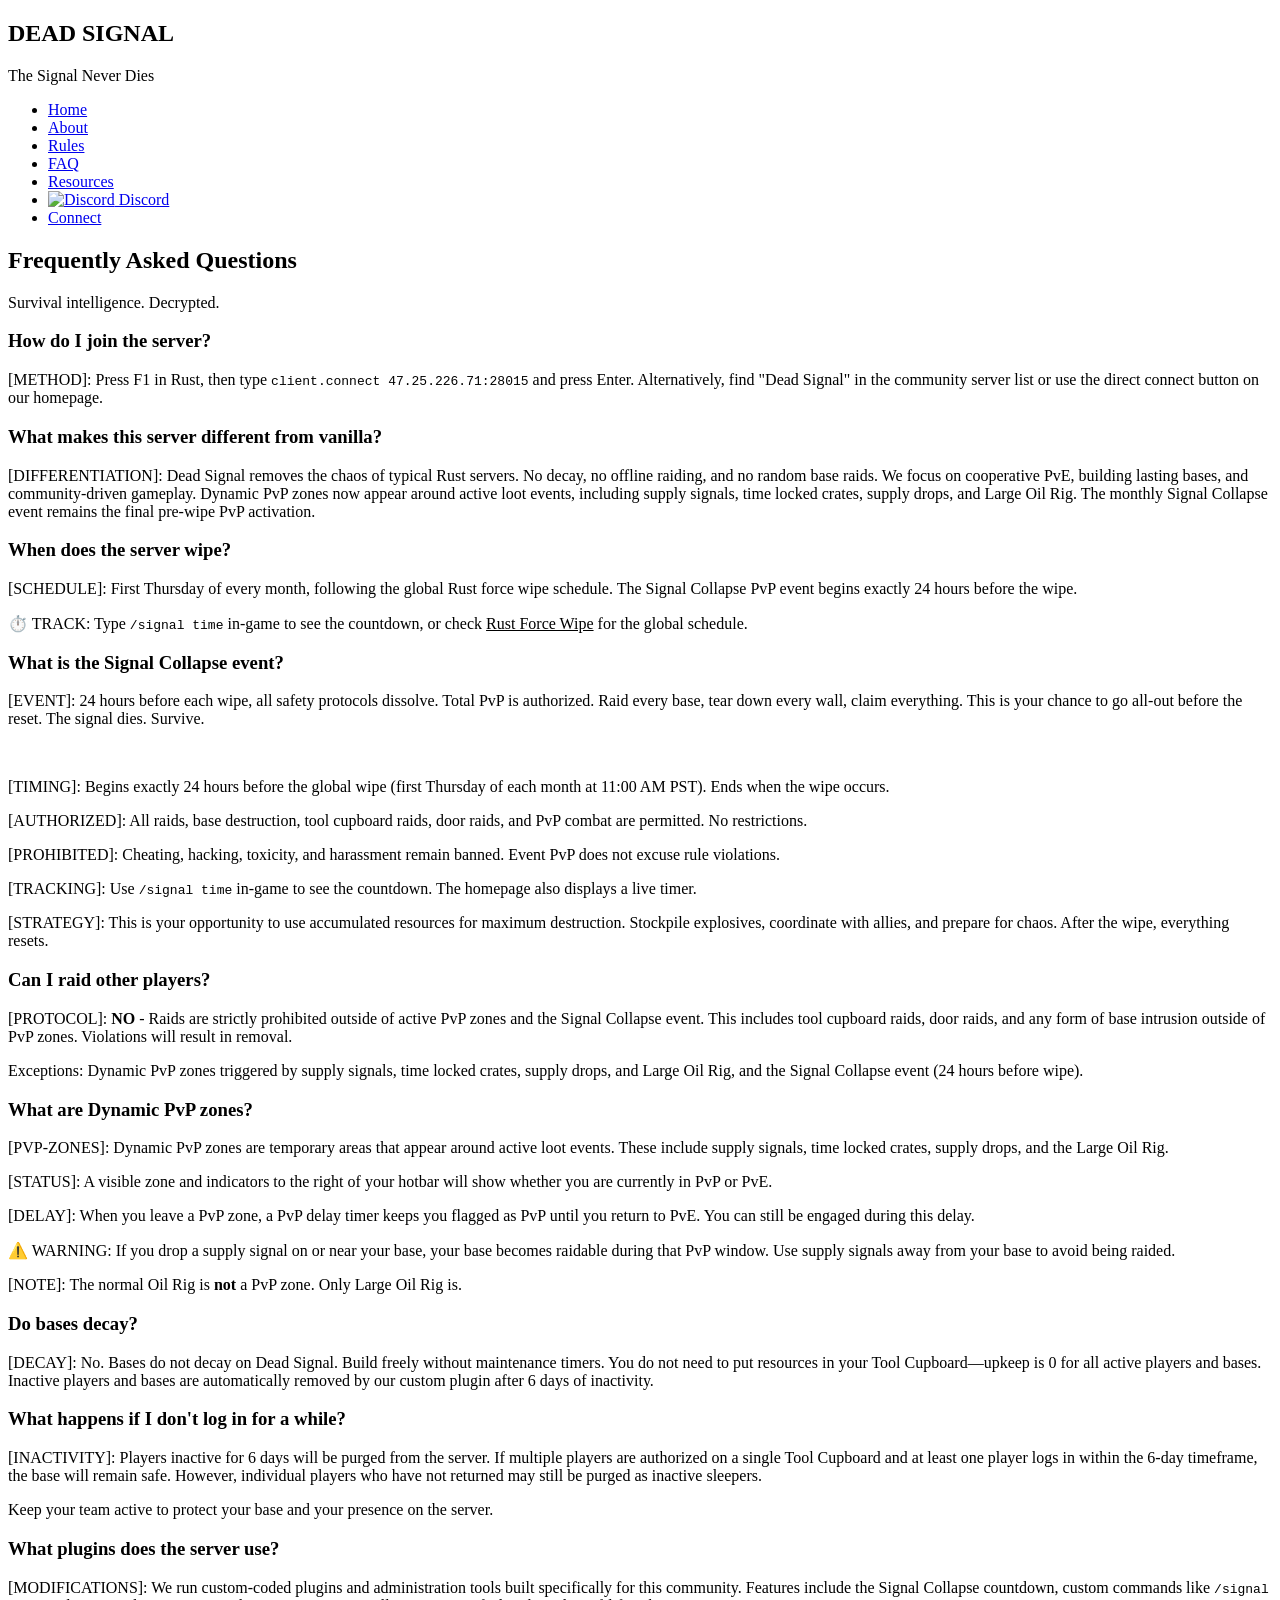
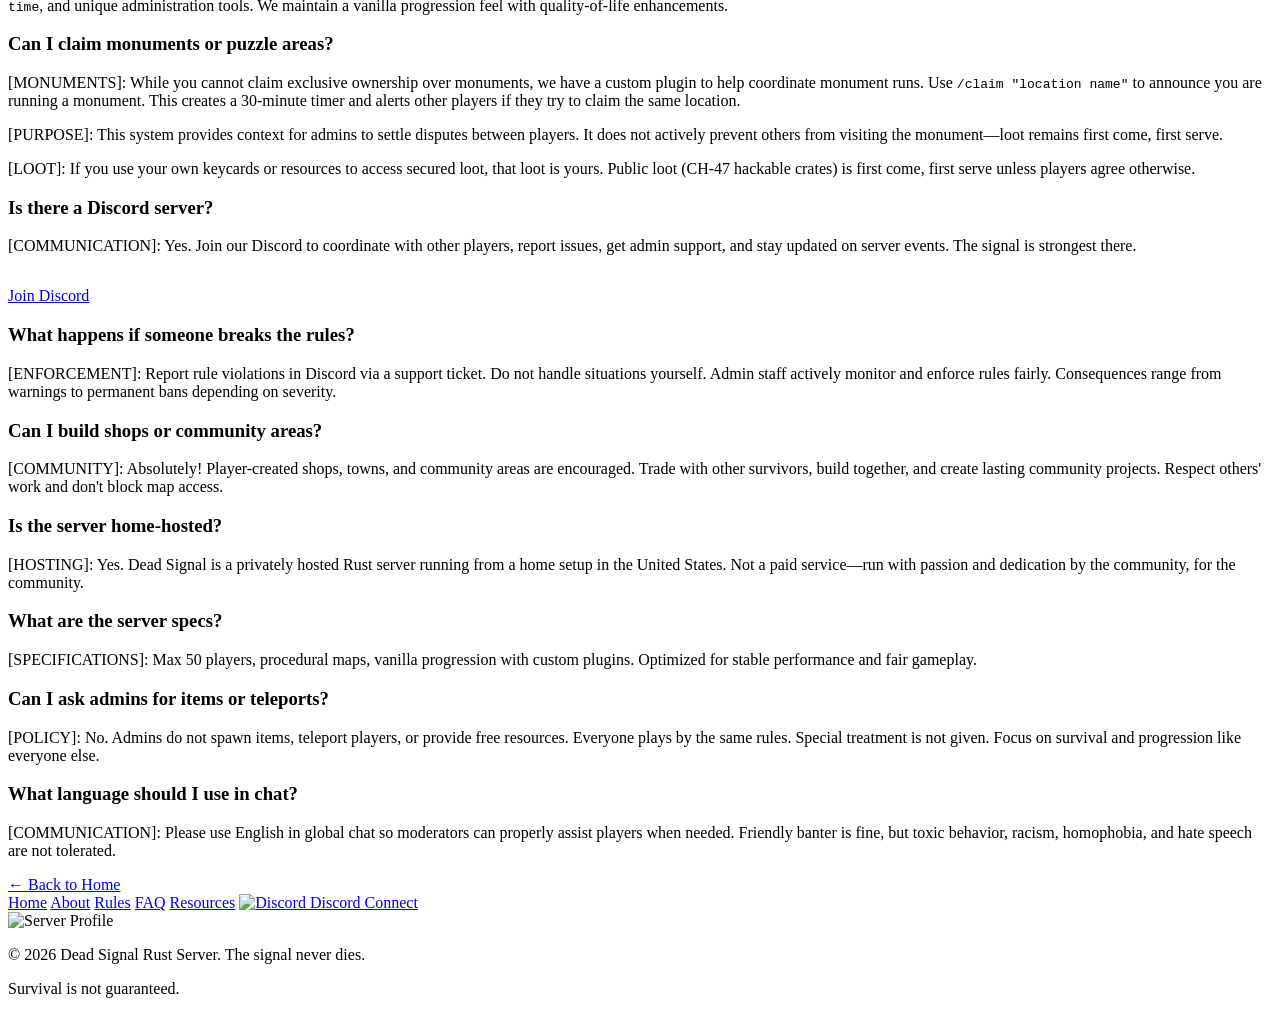
==== faq.html @ a8f38575 "Add files via upload" ====
<!DOCTYPE html>
<html lang="en">
<head>
    <meta charset="UTF-8">
    <meta name="viewport" content="width=device-width, initial-scale=1.0">
    <title>FAQ - Dead Signal</title>
    <link rel="stylesheet" href="styles.css">
    <link href="https://fonts.googleapis.com/css2?family=Oswald:wght@400;500;700&family=Roboto+Condensed:wght@400;700&display=swap" rel="stylesheet">
</head>
<body>
    <div class="fog-overlay"></div>
    
    <header>
        <nav>
            <div class="logo">
                <h1>DEAD SIGNAL</h1>
                <p class="tagline">The Signal Never Dies</p>
            </div>
            <div class="hamburger">
                <span></span>
                <span></span>
                <span></span>
            </div>
            <ul class="nav-links">
                <li><a href="index.html">Home</a></li>
                <li><a href="index.html#about">About</a></li>
                <li><a href="rules.html">Rules</a></li>
                <li><a href="faq.html" class="active">FAQ</a></li>
                <li><a href="resources.html">Resources</a></li>
                <li><a href="index.html#discord" class="nav-discord-link">
                    <img src="Discord-Symbol-White.png" alt="Discord" class="nav-discord-icon">
                    Discord
                </a></li>
                <li><a href="index.html#connect">Connect</a></li>
            </ul>
        </nav>
    </header>

    <section class="section dark-section">
        <div class="container">
            <h2 class="section-title">Frequently Asked Questions</h2>
            <p class="section-subtitle">Survival intelligence. Decrypted.</p>
            
            <div class="faq-container">
                <div class="faq-item">
                    <h3 class="faq-question">How do I join the server?</h3>
                    <div class="faq-answer">
                        <p><span class="system-tag">[METHOD]:</span> Press F1 in Rust, then type <code>client.connect 47.25.226.71:28015</code> and press Enter. Alternatively, find "Dead Signal" in the community server list or use the direct connect button on our homepage.</p>
                    </div>
                </div>

                <div class="faq-item">
                    <h3 class="faq-question">What makes this server different from vanilla?</h3>
                    <div class="faq-answer">
                        <p><span class="system-tag">[DIFFERENTIATION]:</span> Dead Signal removes the chaos of typical Rust servers. No decay, no offline raiding, and no random base raids. We focus on cooperative PvE, building lasting bases, and community-driven gameplay. Dynamic PvP zones now appear around active loot events, including supply signals, time locked crates, supply drops, and Large Oil Rig. The monthly Signal Collapse event remains the final pre-wipe PvP activation.</p>
                    </div>
                </div>

                <div class="faq-item">
                    <h3 class="faq-question">When does the server wipe?</h3>
                    <div class="faq-answer">
                        <p><span class="system-tag">[SCHEDULE]:</span> First Thursday of every month, following the global Rust force wipe schedule. The Signal Collapse PvP event begins exactly 24 hours before the wipe.</p>
                        <p><span class="warning-tag">⏱️ TRACK:</span> Type <code>/signal time</code> in-game to see the countdown, or check <a href="https://www.rustforcewipe.com/" target="_blank" style="color: var(--text-terminal);">Rust Force Wipe</a> for the global schedule.</p>
                    </div>
                </div>

                <div class="faq-item" id="signal-collapse">
                    <h3 class="faq-question">What is the Signal Collapse event?</h3>
                    <div class="faq-answer">
                        <p><span class="error-tag">[EVENT]:</span> 24 hours before each wipe, all safety protocols dissolve. Total PvP is authorized. Raid every base, tear down every wall, claim everything. This is your chance to go all-out before the reset. The signal dies. Survive.</p>
                        <br>
                        <p><span class="system-tag">[TIMING]:</span> Begins exactly 24 hours before the global wipe (first Thursday of each month at 11:00 AM PST). Ends when the wipe occurs.</p>
                        <p><span class="system-tag">[AUTHORIZED]:</span> All raids, base destruction, tool cupboard raids, door raids, and PvP combat are permitted. No restrictions.</p>
                        <p><span class="system-tag">[PROHIBITED]:</span> Cheating, hacking, toxicity, and harassment remain banned. Event PvP does not excuse rule violations.</p>
                        <p><span class="system-tag">[TRACKING]:</span> Use <code>/signal time</code> in-game to see the countdown. The homepage also displays a live timer.</p>
                        <p><span class="warning-tag">[STRATEGY]:</span> This is your opportunity to use accumulated resources for maximum destruction. Stockpile explosives, coordinate with allies, and prepare for chaos. After the wipe, everything resets.</p>
                    </div>
                </div>

                <div class="faq-item">
                    <h3 class="faq-question">Can I raid other players?</h3>
                    <div class="faq-answer">
                        <p><span class="system-tag">[PROTOCOL]:</span> <strong>NO</strong> - Raids are strictly prohibited outside of active PvP zones and the Signal Collapse event. This includes tool cupboard raids, door raids, and any form of base intrusion outside of PvP zones. Violations will result in removal.</p>
                        <p class="rule-emphasis">Exceptions: Dynamic PvP zones triggered by supply signals, time locked crates, supply drops, and Large Oil Rig, and the Signal Collapse event (24 hours before wipe).</p>
                    </div>
                </div>

                <div class="faq-item">
                    <h3 class="faq-question">What are Dynamic PvP zones?</h3>
                    <div class="faq-answer">
                        <p><span class="system-tag">[PVP-ZONES]:</span> Dynamic PvP zones are temporary areas that appear around active loot events. These include supply signals, time locked crates, supply drops, and the Large Oil Rig.</p>
                        <p><span class="system-tag">[STATUS]:</span> A visible zone and indicators to the right of your hotbar will show whether you are currently in PvP or PvE.</p>
                        <p><span class="system-tag">[DELAY]:</span> When you leave a PvP zone, a PvP delay timer keeps you flagged as PvP until you return to PvE. You can still be engaged during this delay.</p>
                        <p><span class="warning-tag">⚠️ WARNING:</span> If you drop a supply signal on or near your base, your base becomes raidable during that PvP window. Use supply signals away from your base to avoid being raided.</p>
                        <p><span class="system-tag">[NOTE]:</span> The normal Oil Rig is <strong>not</strong> a PvP zone. Only Large Oil Rig is.</p>
                    </div>
                </div>

                <div class="faq-item">
                    <h3 class="faq-question">Do bases decay?</h3>
                    <div class="faq-answer">
                        <p><span class="system-tag">[DECAY]:</span> No. Bases do not decay on Dead Signal. Build freely without maintenance timers. You do not need to put resources in your Tool Cupboard—upkeep is 0 for all active players and bases. Inactive players and bases are automatically removed by our custom plugin after 6 days of inactivity.</p>
                    </div>
                </div>

                <div class="faq-item">
                    <h3 class="faq-question">What happens if I don't log in for a while?</h3>
                    <div class="faq-answer">
                        <p><span class="system-tag">[INACTIVITY]:</span> Players inactive for 6 days will be purged from the server. If multiple players are authorized on a single Tool Cupboard and at least one player logs in within the 6-day timeframe, the base will remain safe. However, individual players who have not returned may still be purged as inactive sleepers.</p>
                        <p class="rule-emphasis">Keep your team active to protect your base and your presence on the server.</p>
                    </div>
                </div>

                <div class="faq-item">
                    <h3 class="faq-question">What plugins does the server use?</h3>
                    <div class="faq-answer">
                        <p><span class="system-tag">[MODIFICATIONS]:</span> We run custom-coded plugins and administration tools built specifically for this community. Features include the Signal Collapse countdown, custom commands like <code>/signal time</code>, and unique administration tools. We maintain a vanilla progression feel with quality-of-life enhancements.</p>
                    </div>
                </div>

                <div class="faq-item">
                    <h3 class="faq-question">Can I claim monuments or puzzle areas?</h3>
                    <div class="faq-answer">
                        <p><span class="system-tag">[MONUMENTS]:</span> While you cannot claim exclusive ownership over monuments, we have a custom plugin to help coordinate monument runs. Use <code>/claim "location name"</code> to announce you are running a monument. This creates a 30-minute timer and alerts other players if they try to claim the same location.</p>
                        <p><span class="system-tag">[PURPOSE]:</span> This system provides context for admins to settle disputes between players. It does not actively prevent others from visiting the monument—loot remains first come, first serve.</p>
                        <p><span class="system-tag">[LOOT]:</span> If you use your own keycards or resources to access secured loot, that loot is yours. Public loot (CH-47 hackable crates) is first come, first serve unless players agree otherwise.</p>
                    </div>
                </div>

                <div class="faq-item">
                    <h3 class="faq-question">Is there a Discord server?</h3>
                    <div class="faq-answer">
                        <p><span class="system-tag">[COMMUNICATION]:</span> Yes. Join our Discord to coordinate with other players, report issues, get admin support, and stay updated on server events. The signal is strongest there.</p>
                        <p><a href="https://discord.gg/YJxtY9PEs5" target="_blank" class="btn discord-btn" style="margin-top: 1rem; display: inline-block;">Join Discord</a></p>
                    </div>
                </div>

                <div class="faq-item">
                    <h3 class="faq-question">What happens if someone breaks the rules?</h3>
                    <div class="faq-answer">
                        <p><span class="system-tag">[ENFORCEMENT]:</span> Report rule violations in Discord via a support ticket. Do not handle situations yourself. Admin staff actively monitor and enforce rules fairly. Consequences range from warnings to permanent bans depending on severity.</p>
                    </div>
                </div>

                <div class="faq-item">
                    <h3 class="faq-question">Can I build shops or community areas?</h3>
                    <div class="faq-answer">
                        <p><span class="system-tag">[COMMUNITY]:</span> Absolutely! Player-created shops, towns, and community areas are encouraged. Trade with other survivors, build together, and create lasting community projects. Respect others' work and don't block map access.</p>
                    </div>
                </div>

                <div class="faq-item">
                    <h3 class="faq-question">Is the server home-hosted?</h3>
                    <div class="faq-answer">
                        <p><span class="system-tag">[HOSTING]:</span> Yes. Dead Signal is a privately hosted Rust server running from a home setup in the United States. Not a paid service—run with passion and dedication by the community, for the community.</p>
                    </div>
                </div>

                <div class="faq-item">
                    <h3 class="faq-question">What are the server specs?</h3>
                    <div class="faq-answer">
                        <p><span class="system-tag">[SPECIFICATIONS]:</span> Max 50 players, procedural maps, vanilla progression with custom plugins. Optimized for stable performance and fair gameplay.</p>
                    </div>
                </div>

                <div class="faq-item">
                    <h3 class="faq-question">Can I ask admins for items or teleports?</h3>
                    <div class="faq-answer">
                        <p><span class="system-tag">[POLICY]:</span> No. Admins do not spawn items, teleport players, or provide free resources. Everyone plays by the same rules. Special treatment is not given. Focus on survival and progression like everyone else.</p>
                    </div>
                </div>

                <div class="faq-item">
                    <h3 class="faq-question">What language should I use in chat?</h3>
                    <div class="faq-answer">
                        <p><span class="system-tag">[COMMUNICATION]:</span> Please use English in global chat so moderators can properly assist players when needed. Friendly banter is fine, but toxic behavior, racism, homophobia, and hate speech are not tolerated.</p>
                    </div>
                </div>
            </div>
            
            <div class="back-link">
                <a href="index.html" class="btn">← Back to Home</a>
            </div>
        </div>
    </section>

    <footer>
        <div class="container">
            <div class="footer-top">
                <div class="footer-left">
                    <a href="index.html">Home</a>
                    <a href="index.html#about">About</a>
                    <a href="rules.html">Rules</a>
                    <a href="faq.html">FAQ</a>
                    <a href="resources.html">Resources</a>
                    <a href="index.html#discord" class="footer-discord-link">
                        <img src="Discord-Symbol-White.png" alt="Discord" class="footer-discord-icon">
                        Discord
                    </a>
                    <a href="index.html#connect">Connect</a>
                </div>
                <div class="footer-right">
                    <img src="profile.png" alt="Server Profile" class="footer-profile">
                </div>
            </div>
            <div class="footer-bottom">
                <p>&copy; 2026 Dead Signal Rust Server. The signal never dies.</p>
                <p class="footer-note">Survival is not guaranteed.</p>
            </div>
        </div>
    </footer>

    <script>
        // Hamburger menu toggle
        const hamburger = document.querySelector('.hamburger');
        const navLinks = document.querySelector('.nav-links');

        hamburger.addEventListener('click', () => {
            hamburger.classList.toggle('active');
            navLinks.classList.toggle('active');
        });

        // Close menu when clicking a link
        document.querySelectorAll('.nav-links a').forEach(link => {
            link.addEventListener('click', () => {
                hamburger.classList.remove('active');
                navLinks.classList.remove('active');
            });
        });

        // FAQ accordion functionality
        document.querySelectorAll('.faq-question').forEach(question => {
            question.addEventListener('click', () => {
                const faqItem = question.parentElement;
                const isActive = faqItem.classList.contains('active');
                
                // Close all other FAQ items
                document.querySelectorAll('.faq-item').forEach(item => {
                    item.classList.remove('active');
                });
                
                // Toggle current item
                if (!isActive) {
                    faqItem.classList.add('active');
                }
            });
        });

        // Auto-expand FAQ item from hash
        window.addEventListener('load', () => {
            const hash = window.location.hash.substring(1);
            if (hash) {
                const targetItem = document.getElementById(hash);
                if (targetItem && targetItem.classList.contains('faq-item')) {
                    // Close all other FAQ items
                    document.querySelectorAll('.faq-item').forEach(item => {
                        item.classList.remove('active');
                    });
                    // Expand target item
                    targetItem.classList.add('active');
                    // Scroll to item
                    targetItem.scrollIntoView({ behavior: 'smooth', block: 'center' });
                }
            }
        });

        // Parallax effect for fog
        document.addEventListener('mousemove', (e) => {
            const fog = document.querySelector('.fog-overlay');
            const x = e.clientX / window.innerWidth;
            const y = e.clientY / window.innerHeight;
            fog.style.transform = `translate(${x * 20}px, ${y * 20}px)`;
        });
    </script>
</body>
</html>
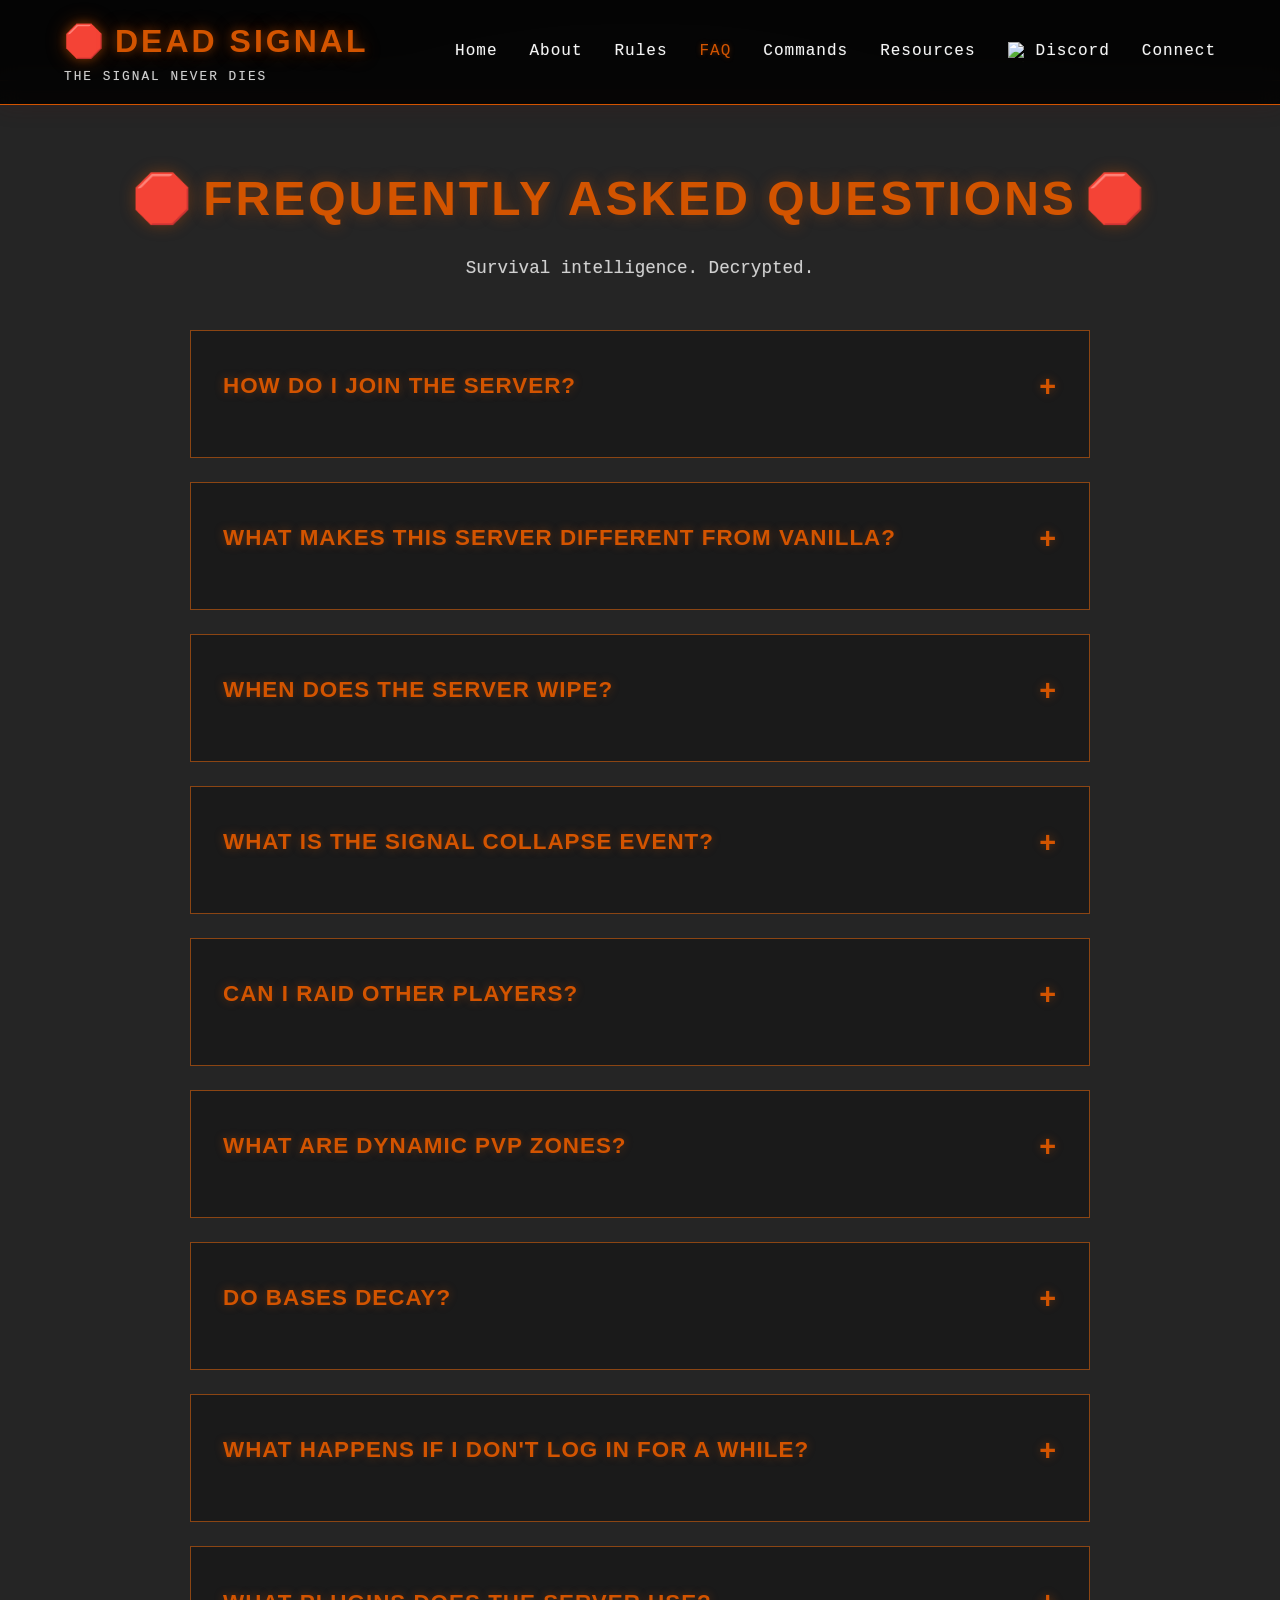
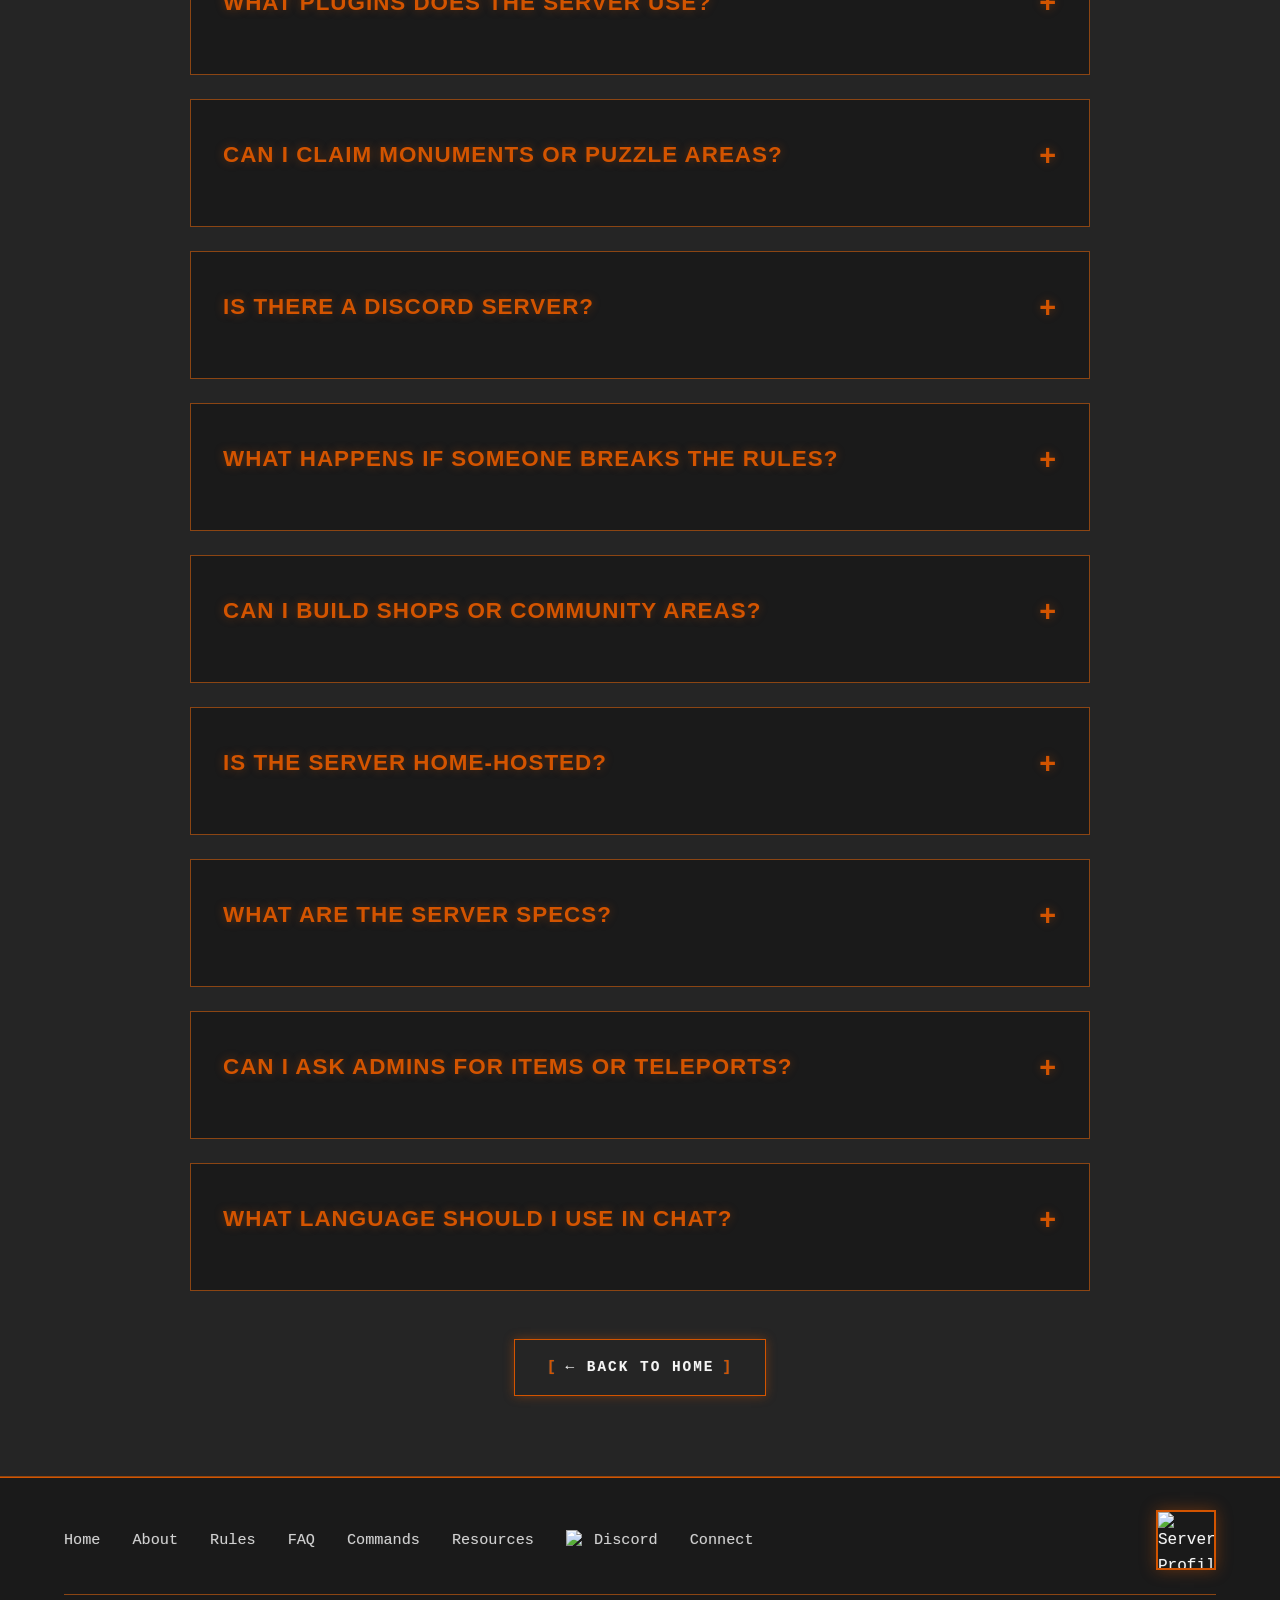
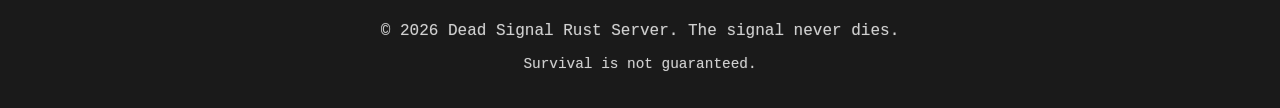
==== commit a86fce94: "Add files via upload" ====
--- a/faq.html
+++ b/faq.html
@@ -4,6 +4,24 @@
     <meta charset="UTF-8">
     <meta name="viewport" content="width=device-width, initial-scale=1.0">
     <title>FAQ - Dead Signal</title>
+    <meta name="description" content="Frequently asked questions about the Dead Signal Rust server: how to join, wipe schedule, the Signal Collapse event, raiding rules, and more.">
+    <meta name="keywords" content="Dead Signal, FAQ, Rust server, PvE, wipe schedule, Signal Collapse, rules">
+    <meta name="author" content="Dead Signal">
+    <meta name="robots" content="index, follow">
+    <meta name="theme-color" content="#111111">
+    <!-- TODO: Replace og:url, canonical, and og:image with absolute URLs once the final GitHub Pages / custom domain URL is known -->
+    <link rel="canonical" href="/faq.html">
+    <meta property="og:type" content="website">
+    <meta property="og:url" content="/faq.html">
+    <meta property="og:site_name" content="Dead Signal">
+    <meta property="og:title" content="FAQ - Dead Signal">
+    <meta property="og:description" content="How to join, wipe schedule, the Signal Collapse event, raiding rules, and more.">
+    <meta property="og:image" content="profile.png">
+    <meta name="twitter:card" content="summary">
+    <meta name="twitter:title" content="FAQ - Dead Signal">
+    <meta name="twitter:description" content="How to join, wipe schedule, the Signal Collapse event, raiding rules, and more.">
+    <meta name="twitter:image" content="profile.png">
+    <link rel="icon" type="image/png" href="profile.png">
     <link rel="stylesheet" href="styles.css">
     <link href="https://fonts.googleapis.com/css2?family=Oswald:wght@400;500;700&family=Roboto+Condensed:wght@400;700&display=swap" rel="stylesheet">
 </head>
@@ -26,6 +44,7 @@
                 <li><a href="index.html#about">About</a></li>
                 <li><a href="rules.html">Rules</a></li>
                 <li><a href="faq.html" class="active">FAQ</a></li>
+                <li><a href="commands.html">Commands</a></li>
                 <li><a href="resources.html">Resources</a></li>
                 <li><a href="index.html#discord" class="nav-discord-link">
                     <img src="Discord-Symbol-White.png" alt="Discord" class="nav-discord-icon">
@@ -45,7 +64,7 @@
                 <div class="faq-item">
                     <h3 class="faq-question">How do I join the server?</h3>
                     <div class="faq-answer">
-                        <p><span class="system-tag">[METHOD]:</span> Press F1 in Rust, then type <code>client.connect 47.25.226.71:28015</code> and press Enter. Alternatively, find "Dead Signal" in the community server list or use the direct connect button on our homepage.</p>
+                        <p><span class="system-tag">[METHOD]:</span> Press F1 in Rust, then type <code>client.connect <span class="server-ip-value">47.25.226.71:28015</span></code> and press Enter. Alternatively, find "Dead Signal" in the community server list or use the direct connect button on our homepage.</p>
                     </div>
                 </div>
 
@@ -59,20 +78,20 @@
                 <div class="faq-item">
                     <h3 class="faq-question">When does the server wipe?</h3>
                     <div class="faq-answer">
-                        <p><span class="system-tag">[SCHEDULE]:</span> First Thursday of every month, following the global Rust force wipe schedule. The Signal Collapse PvP event begins exactly 24 hours before the wipe.</p>
-                        <p><span class="warning-tag">⏱️ TRACK:</span> Type <code>/signal time</code> in-game to see the countdown, or check <a href="https://www.rustforcewipe.com/" target="_blank" style="color: var(--text-terminal);">Rust Force Wipe</a> for the global schedule.</p>
+                        <p><span class="system-tag">[SCHEDULE]:</span> First Thursday of every month, following the global Rust force wipe schedule. The Signal Collapse PvP event begins exactly 48 hours before the wipe.</p>
+                        <p><span class="warning-tag">⏱️ TRACK:</span> Type <code>/purge</code> in-game to see the countdown, or check <a href="https://www.rustforcewipe.com/" target="_blank" style="color: var(--text-terminal);">Rust Force Wipe</a> for the global schedule.</p>
                     </div>
                 </div>
 
                 <div class="faq-item" id="signal-collapse">
                     <h3 class="faq-question">What is the Signal Collapse event?</h3>
                     <div class="faq-answer">
-                        <p><span class="error-tag">[EVENT]:</span> 24 hours before each wipe, all safety protocols dissolve. Total PvP is authorized. Raid every base, tear down every wall, claim everything. This is your chance to go all-out before the reset. The signal dies. Survive.</p>
+                        <p><span class="error-tag">[EVENT]:</span> 48 hours before each wipe, all safety protocols dissolve. Total PvP is authorized. Raid every base, tear down every wall, claim everything. This is your chance to go all-out before the reset. The signal dies. Survive.</p>
                         <br>
-                        <p><span class="system-tag">[TIMING]:</span> Begins exactly 24 hours before the global wipe (first Thursday of each month at 11:00 AM PST). Ends when the wipe occurs.</p>
+                        <p><span class="system-tag">[TIMING]:</span> Begins exactly 48 hours before the global wipe (first Thursday of each month at 11:00 AM PST). Ends when the wipe occurs.</p>
                         <p><span class="system-tag">[AUTHORIZED]:</span> All raids, base destruction, tool cupboard raids, door raids, and PvP combat are permitted. No restrictions.</p>
                         <p><span class="system-tag">[PROHIBITED]:</span> Cheating, hacking, toxicity, and harassment remain banned. Event PvP does not excuse rule violations.</p>
-                        <p><span class="system-tag">[TRACKING]:</span> Use <code>/signal time</code> in-game to see the countdown. The homepage also displays a live timer.</p>
+                        <p><span class="system-tag">[TRACKING]:</span> Use <code>/purge</code> in-game to see the countdown. The homepage also displays a live timer.</p>
                         <p><span class="warning-tag">[STRATEGY]:</span> This is your opportunity to use accumulated resources for maximum destruction. Stockpile explosives, coordinate with allies, and prepare for chaos. After the wipe, everything resets.</p>
                     </div>
                 </div>
@@ -81,7 +100,7 @@
                     <h3 class="faq-question">Can I raid other players?</h3>
                     <div class="faq-answer">
                         <p><span class="system-tag">[PROTOCOL]:</span> <strong>NO</strong> - Raids are strictly prohibited outside of active PvP zones and the Signal Collapse event. This includes tool cupboard raids, door raids, and any form of base intrusion outside of PvP zones. Violations will result in removal.</p>
-                        <p class="rule-emphasis">Exceptions: Dynamic PvP zones triggered by supply signals, time locked crates, supply drops, and Large Oil Rig, and the Signal Collapse event (24 hours before wipe).</p>
+                        <p class="rule-emphasis">Exceptions: Dynamic PvP zones triggered by supply signals, time locked crates, supply drops, and Large Oil Rig, and the Signal Collapse event (48 hours before wipe).</p>
                     </div>
                 </div>
 
@@ -114,15 +133,15 @@
                 <div class="faq-item">
                     <h3 class="faq-question">What plugins does the server use?</h3>
                     <div class="faq-answer">
-                        <p><span class="system-tag">[MODIFICATIONS]:</span> We run custom-coded plugins and administration tools built specifically for this community. Features include the Signal Collapse countdown, custom commands like <code>/signal time</code>, and unique administration tools. We maintain a vanilla progression feel with quality-of-life enhancements.</p>
+                        <p><span class="system-tag">[MODIFICATIONS]:</span> We run custom-coded plugins and administration tools built specifically for this community. Features include the Signal Collapse countdown, custom commands like <code>/purge</code>, and unique administration tools. We maintain a vanilla progression feel with quality-of-life enhancements.</p>
                     </div>
                 </div>
 
                 <div class="faq-item">
                     <h3 class="faq-question">Can I claim monuments or puzzle areas?</h3>
                     <div class="faq-answer">
-                        <p><span class="system-tag">[MONUMENTS]:</span> While you cannot claim exclusive ownership over monuments, we have a custom plugin to help coordinate monument runs. Use <code>/claim "location name"</code> to announce you are running a monument. This creates a 30-minute timer and alerts other players if they try to claim the same location.</p>
-                        <p><span class="system-tag">[PURPOSE]:</span> This system provides context for admins to settle disputes between players. It does not actively prevent others from visiting the monument—loot remains first come, first serve.</p>
+                        <p><span class="system-tag">[MONUMENTS]:</span> You cannot claim exclusive ownership over monuments or puzzle areas. If you plan to run a monument, announce it in chat so other players can coordinate with you and avoid conflicts.</p>
+                        <p><span class="system-tag">[PURPOSE]:</span> Chat announcements provide context for admins to settle disputes between players. They do not prevent others from visiting the monument—loot remains first come, first serve.</p>
                         <p><span class="system-tag">[LOOT]:</span> If you use your own keycards or resources to access secured loot, that loot is yours. Public loot (CH-47 hackable crates) is first come, first serve unless players agree otherwise.</p>
                     </div>
                 </div>
@@ -192,6 +211,7 @@
                     <a href="index.html#about">About</a>
                     <a href="rules.html">Rules</a>
                     <a href="faq.html">FAQ</a>
+                    <a href="commands.html">Commands</a>
                     <a href="resources.html">Resources</a>
                     <a href="index.html#discord" class="footer-discord-link">
                         <img src="Discord-Symbol-White.png" alt="Discord" class="footer-discord-icon">
@@ -210,6 +230,7 @@
         </div>
     </footer>
 
+    <script src="config.js"></script>
     <script>
         // Hamburger menu toggle
         const hamburger = document.querySelector('.hamburger');
--- a/styles.css
+++ b/styles.css
@@ -0,0 +1,1472 @@
+* {
+    margin: 0;
+    padding: 0;
+    box-sizing: border-box;
+}
+
+:root {
+    --primary-dark: #1a1a1a;
+    --secondary-dark: #252525;
+    --accent-orange: #d35400;
+    --accent-brown: #8b4513;
+    --accent-rust: #a0522d;
+    --accent-error: #c0392b;
+    --accent-warning: #f39c12;
+    --text-primary: #f5f5f5;
+    --text-secondary: #d0d0d0;
+    --text-terminal: #2ecc71;
+    --text-error: #e74c3c;
+    --glow-orange: rgba(211, 84, 0, 0.4);
+    --glow-brown: rgba(139, 69, 19, 0.4);
+    --glow-terminal: rgba(46, 204, 113, 0.3);
+    --scanline-color: rgba(0, 0, 0, 0.15);
+}
+
+body {
+    font-family: 'Roboto Condensed', 'Courier New', monospace;
+    background-color: var(--primary-dark);
+    color: var(--text-primary);
+    overflow-x: hidden;
+    line-height: 1.6;
+    text-shadow: 0 0 1px rgba(160, 160, 160, 0.5);
+}
+
+.fog-overlay {
+    position: fixed;
+    top: 0;
+    left: 0;
+    width: 100%;
+    height: 100%;
+    background: radial-gradient(ellipse at center, transparent 0%, rgba(0, 0, 0, 0.4) 100%);
+    pointer-events: none;
+    z-index: 1;
+    transition: transform 0.3s ease;
+}
+
+/* Scanlines */
+.scanlines {
+    position: fixed;
+    top: 0;
+    left: 0;
+    width: 100%;
+    height: 100%;
+    background: repeating-linear-gradient(
+        0deg,
+        transparent,
+        transparent 2px,
+        var(--scanline-color) 2px,
+        var(--scanline-color) 4px
+    );
+    pointer-events: none;
+    z-index: 1000;
+    opacity: 0.08;
+}
+
+/* CRT Flicker */
+.crt-flicker {
+    position: fixed;
+    top: 0;
+    left: 0;
+    width: 100%;
+    height: 100%;
+    background: rgba(18, 16, 16, 0.03);
+    pointer-events: none;
+    z-index: 999;
+    animation: flicker 0.15s infinite;
+}
+
+@keyframes flicker {
+    0% { opacity: 0.27861; }
+    5% { opacity: 0.34769; }
+    10% { opacity: 0.23604; }
+    15% { opacity: 0.90626; }
+    20% { opacity: 0.18128; }
+    25% { opacity: 0.83891; }
+    30% { opacity: 0.65583; }
+    35% { opacity: 0.67807; }
+    40% { opacity: 0.26559; }
+    45% { opacity: 0.84693; }
+    50% { opacity: 0.96019; }
+    55% { opacity: 0.08594; }
+    60% { opacity: 0.20313; }
+    65% { opacity: 0.71988; }
+    70% { opacity: 0.53455; }
+    75% { opacity: 0.37288; }
+    80% { opacity: 0.71428; }
+    85% { opacity: 0.70419; }
+    90% { opacity: 0.7003; }
+    95% { opacity: 0.36108; }
+    100% { opacity: 0.24387; }
+}
+
+/* Header */
+header {
+    position: fixed;
+    top: 0;
+    width: 100%;
+    background: rgba(5, 5, 5, 0.95);
+    border-bottom: 1px solid var(--accent-orange);
+    z-index: 1000;
+    backdrop-filter: blur(10px);
+    box-shadow: 0 0 20px rgba(74, 26, 26, 0.3);
+}
+
+nav {
+    display: flex;
+    justify-content: space-between;
+    align-items: center;
+    padding: 1rem 5%;
+    max-width: 1400px;
+    margin: 0 auto;
+}
+
+.logo h1 {
+    font-family: 'Oswald', sans-serif;
+    font-size: 2rem;
+    font-weight: 700;
+    text-transform: uppercase;
+    color: var(--accent-orange);
+    text-shadow: 0 0 10px var(--glow-orange), 0 0 20px var(--glow-orange);
+    letter-spacing: 3px;
+    position: relative;
+}
+
+.logo h1::before {
+    content: '🛑';
+    margin-right: 0.5rem;
+    animation: pulse-icon 2s infinite;
+}
+
+@keyframes pulse-icon {
+    0%, 100% { opacity: 1; }
+    50% { opacity: 0.5; }
+}
+
+.logo .tagline {
+    font-size: 0.8rem;
+    color: var(--text-secondary);
+    letter-spacing: 2px;
+    font-family: 'Courier New', monospace;
+    text-transform: uppercase;
+}
+
+/* Signal Status Indicator */
+.signal-status {
+    position: fixed;
+    top: 80px;
+    right: 20px;
+    background: rgba(5, 5, 5, 0.9);
+    border: 1px solid var(--accent-orange);
+    padding: 0.5rem 1rem;
+    font-family: 'Courier New', monospace;
+    font-size: 0.7rem;
+    z-index: 999;
+    box-shadow: 0 0 15px var(--glow-orange);
+}
+
+.signal-status .signal-label {
+    color: var(--text-secondary);
+    margin-bottom: 0.25rem;
+}
+
+.signal-status .signal-bars {
+    display: flex;
+    gap: 2px;
+}
+
+.signal-status .signal-bar {
+    width: 4px;
+    background: var(--accent-orange);
+    animation: signal-pulse 1.5s infinite;
+}
+
+.signal-status .signal-bar:nth-child(1) { height: 8px; animation-delay: 0s; }
+.signal-status .signal-bar:nth-child(2) { height: 12px; animation-delay: 0.2s; }
+.signal-status .signal-bar:nth-child(3) { height: 16px; animation-delay: 0.4s; }
+.signal-status .signal-bar:nth-child(4) { height: 20px; animation-delay: 0.6s; }
+
+@keyframes signal-pulse {
+    0%, 100% { opacity: 1; }
+    50% { opacity: 0.3; }
+}
+
+.nav-links {
+    display: flex;
+    list-style: none;
+    gap: 2rem;
+}
+
+/* Hamburger Menu Button */
+.hamburger {
+    display: none;
+    flex-direction: column;
+    cursor: pointer;
+    gap: 5px;
+    z-index: 1001;
+}
+
+.hamburger span {
+    width: 25px;
+    height: 3px;
+    background: var(--accent-orange);
+    transition: all 0.3s ease;
+    box-shadow: 0 0 5px var(--glow-orange);
+}
+
+.hamburger.active span:nth-child(1) {
+    transform: rotate(45deg) translate(5px, 5px);
+}
+
+.hamburger.active span:nth-child(2) {
+    opacity: 0;
+}
+
+.hamburger.active span:nth-child(3) {
+    transform: rotate(-45deg) translate(7px, -6px);
+}
+
+.nav-links a {
+    color: var(--text-primary);
+    text-decoration: none;
+    font-size: 1rem;
+    transition: color 0.3s, text-shadow 0.3s;
+    letter-spacing: 1px;
+}
+
+.nav-links a:hover,
+.nav-links a.active {
+    color: var(--accent-orange);
+    text-shadow: 0 0 5px var(--glow-orange);
+}
+
+.nav-discord-link {
+    display: flex;
+    align-items: center;
+    gap: 0.5rem;
+}
+
+.nav-discord-icon {
+    width: 20px;
+    height: 20px;
+}
+
+/* Hero Section */
+.hero {
+    position: relative;
+    height: 100vh;
+    display: flex;
+    flex-direction: column;
+    align-items: center;
+    justify-content: center;
+    background: linear-gradient(135deg, rgba(26, 26, 26, 0.3) 0%, rgba(37, 37, 37, 0.4) 50%, rgba(26, 26, 26, 0.3) 100%),
+                url('banner.png') center/cover no-repeat;
+    background-blend-mode: multiply;
+    overflow: hidden;
+    padding-top: 80px;
+}
+
+/* Transmission Overlay */
+.transmission-overlay {
+    position: absolute;
+    bottom: 100px;
+    left: 50%;
+    transform: translateX(-50%);
+    background: rgba(5, 5, 5, 0.9);
+    border: 1px solid var(--accent-orange);
+    padding: 1rem 2rem;
+    font-family: 'Courier New', monospace;
+    font-size: 0.8rem;
+    color: var(--text-terminal);
+    z-index: 10;
+    box-shadow: 0 0 20px var(--glow-terminal);
+    animation: transmission-flicker 3s infinite;
+}
+
+.transmission-overlay .transmission-line {
+    margin: 0.25rem 0;
+}
+
+.transmission-overlay .transmission-line.error {
+    color: var(--text-error);
+}
+
+@keyframes transmission-flicker {
+    0%, 100% { opacity: 1; }
+    50% { opacity: 0.8; }
+    52% { opacity: 0.2; }
+    54% { opacity: 0.8; }
+}
+
+
+.hero::before {
+    content: '';
+    position: absolute;
+    top: 0;
+    left: 0;
+    width: 100%;
+    height: 100%;
+    background: url('data:image/svg+xml,<svg xmlns="http://www.w3.org/2000/svg" viewBox="0 0 100 100"><circle cx="50" cy="50" r="1" fill="rgba(211,84,0,0.1)"/></svg>');
+    background-size: 50px 50px;
+    animation: float 20s infinite linear;
+}
+
+@keyframes float {
+    0% { transform: translateY(0); }
+    100% { transform: translateY(-100px); }
+}
+
+.hero-content {
+    text-align: center;
+    z-index: 2;
+    padding: 2rem;
+}
+
+.hero h1 {
+    font-family: 'Oswald', sans-serif;
+    font-size: 5rem;
+    font-weight: 700;
+    text-transform: uppercase;
+    color: var(--accent-orange);
+    text-shadow: 0 0 20px var(--glow-orange), 0 0 40px var(--glow-orange), 0 0 60px var(--glow-orange);
+    margin-bottom: 1rem;
+    letter-spacing: 5px;
+}
+
+.hero-subtitle {
+    font-size: 1.5rem;
+    color: var(--text-secondary);
+    margin-bottom: 2rem;
+    letter-spacing: 3px;
+}
+
+.cta-buttons {
+    display: flex;
+    gap: 1rem;
+    justify-content: center;
+    flex-wrap: wrap;
+}
+
+/* Countdown */
+.countdown-container {
+    position: absolute;
+    top: 22%;
+    left: 50%;
+    transform: translateX(-50%);
+    z-index: 10;
+    width: 85%;
+    max-width: 450px;
+}
+
+.countdown-box {
+    background: rgba(5, 5, 5, 0.95);
+    border: 1px solid var(--accent-orange);
+    box-shadow: 0 0 15px var(--glow-orange);
+    overflow: hidden;
+}
+
+.countdown-header {
+    background: rgba(211, 84, 0, 0.2);
+    padding: 0.5rem 0.8rem;
+    font-family: 'Courier New', monospace;
+    font-size: 0.75rem;
+    font-weight: bold;
+    color: var(--accent-orange);
+    text-transform: uppercase;
+    letter-spacing: 1px;
+    border-bottom: 1px solid var(--accent-orange);
+}
+
+.countdown-status {
+    background: rgba(46, 204, 113, 0.1);
+    padding: 0.4rem 0.8rem;
+    font-family: 'Courier New', monospace;
+    font-size: 0.7rem;
+    font-weight: bold;
+    color: var(--text-terminal);
+    text-transform: uppercase;
+    letter-spacing: 1px;
+    border-bottom: 1px solid var(--accent-brown);
+}
+
+.countdown-status.active {
+    background: rgba(192, 57, 43, 0.2);
+    color: var(--accent-error);
+    border-bottom-color: var(--accent-error);
+}
+
+.countdown-content {
+    padding: 1rem;
+    text-align: center;
+}
+
+.countdown-label {
+    font-family: 'Courier New', monospace;
+    font-size: 1rem;
+    font-weight: bold;
+    color: var(--accent-error);
+    margin-bottom: 0.8rem;
+    text-shadow: 0 0 8px rgba(192, 57, 43, 0.6);
+    letter-spacing: 1px;
+    animation: pulse 2s infinite;
+}
+
+.countdown-label.active {
+    color: var(--accent-orange);
+    text-shadow: 0 0 12px var(--glow-orange);
+    animation: none;
+}
+
+.countdown-timer {
+    display: flex;
+    gap: 1rem;
+    justify-content: center;
+    margin-bottom: 0.8rem;
+}
+
+.countdown-item {
+    display: flex;
+    flex-direction: column;
+    align-items: center;
+}
+
+.countdown-value {
+    font-family: 'Courier New', monospace;
+    font-size: 1.5rem;
+    font-weight: bold;
+    color: var(--text-terminal);
+    text-shadow: 0 0 6px var(--glow-terminal);
+    min-width: 45px;
+}
+
+.countdown-unit {
+    font-family: 'Courier New', monospace;
+    font-size: 0.6rem;
+    font-weight: bold;
+    text-transform: uppercase;
+    color: var(--text-secondary);
+    letter-spacing: 1px;
+    margin-top: 0.2rem;
+}
+
+.countdown-sub {
+    font-family: 'Courier New', monospace;
+    font-size: 0.7rem;
+    color: var(--text-secondary);
+    letter-spacing: 0.5px;
+}
+
+.countdown-link {
+    color: var(--text-terminal);
+    text-decoration: none;
+    transition: color 0.3s;
+}
+
+.countdown-link:hover {
+    color: var(--accent-orange);
+    text-decoration: underline;
+}
+
+@keyframes pulse {
+    0%, 100% {
+        opacity: 1;
+    }
+    50% {
+        opacity: 0.7;
+    }
+}
+
+.btn {
+    padding: 1rem 2rem;
+    border: 1px solid var(--accent-orange);
+    background: transparent;
+    color: var(--text-primary);
+    font-family: 'Courier New', monospace;
+    font-size: 0.9rem;
+    font-weight: 700;
+    text-transform: uppercase;
+    cursor: pointer;
+    transition: all 0.3s;
+    text-decoration: none;
+    letter-spacing: 2px;
+    position: relative;
+    box-shadow: 0 0 10px var(--glow-orange);
+}
+
+.btn::before {
+    content: '[';
+    margin-right: 0.5rem;
+    color: var(--accent-orange);
+}
+
+.btn::after {
+    content: ']';
+    margin-left: 0.5rem;
+    color: var(--accent-orange);
+}
+
+.btn:hover {
+    background: rgba(74, 26, 26, 0.3);
+    box-shadow: 0 0 25px var(--glow-orange), inset 0 0 20px rgba(74, 26, 26, 0.2);
+    transform: translateY(-2px);
+    text-shadow: 0 0 10px var(--glow-orange);
+}
+
+.btn.primary {
+    background: rgba(74, 26, 26, 0.5);
+    border-color: var(--accent-orange);
+}
+
+.btn.primary:hover {
+    background: rgba(74, 26, 26, 0.7);
+}
+
+.static-noise {
+    position: absolute;
+    top: 0;
+    left: 0;
+    width: 100%;
+    height: 100%;
+    background: repeating-linear-gradient(
+        0deg,
+        transparent,
+        transparent 2px,
+        rgba(74, 26, 26, 0.05) 2px,
+        rgba(74, 26, 26, 0.05) 4px
+    );
+    pointer-events: none;
+    animation: static 0.1s infinite;
+}
+
+@keyframes static {
+    0% { transform: translateY(0); }
+    100% { transform: translateY(4px); }
+}
+
+/* Sections */
+.section {
+    padding: 5rem 5%;
+    position: relative;
+    z-index: 2;
+    background: linear-gradient(180deg, var(--primary-dark) 0%, var(--secondary-dark) 50%, var(--primary-dark) 100%);
+}
+
+/* Terminal Box Style */
+.terminal-box {
+    background: rgba(5, 5, 5, 0.95);
+    border: 1px solid var(--accent-orange);
+    padding: 1.5rem;
+    font-family: 'Courier New', monospace;
+    position: relative;
+    box-shadow: 0 0 20px var(--glow-orange), inset 0 0 30px rgba(0, 0, 0, 0.5);
+}
+
+.terminal-box::before {
+    content: '┌─────────────────────────────────────┐';
+    position: absolute;
+    top: -12px;
+    left: 10px;
+    font-size: 10px;
+    color: var(--accent-orange);
+    white-space: nowrap;
+}
+
+.terminal-box::after {
+    content: '└─────────────────────────────────────┘';
+    position: absolute;
+    bottom: -12px;
+    left: 10px;
+    font-size: 10px;
+    color: var(--accent-orange);
+    white-space: nowrap;
+}
+
+.terminal-box .box-header {
+    color: var(--text-terminal);
+    font-size: 0.7rem;
+    margin-bottom: 1rem;
+    padding-bottom: 0.5rem;
+    border-bottom: 1px dashed var(--accent-orange);
+    text-transform: uppercase;
+    letter-spacing: 2px;
+}
+
+.terminal-box .box-content {
+    color: var(--text-primary);
+    line-height: 1.8;
+}
+
+.terminal-box .box-content .system-tag {
+    color: var(--text-terminal);
+    font-weight: bold;
+}
+
+.terminal-box .box-content .error-tag {
+    color: var(--text-error);
+    font-weight: bold;
+}
+
+.terminal-box .box-content .warning-tag {
+    color: var(--accent-warning);
+    font-weight: bold;
+}
+
+.highlight-box {
+    border: 2px solid var(--accent-error);
+    box-shadow: 0 0 30px rgba(139, 0, 0, 0.4), inset 0 0 30px rgba(139, 0, 0, 0.1);
+    margin-bottom: 3rem;
+}
+
+.highlight-box .box-header {
+    color: var(--text-error);
+    border-bottom-color: var(--accent-error);
+}
+
+.highlight-box::before,
+.highlight-box::after {
+    color: var(--accent-error);
+}
+
+.dark-section {
+    background: var(--secondary-dark);
+    border-top: 1px solid var(--accent-brown);
+    border-bottom: 1px solid var(--accent-brown);
+    margin-top: 5rem;
+}
+
+.container {
+    max-width: 1200px;
+    margin: 0 auto;
+}
+
+.section-title {
+    font-family: 'Oswald', sans-serif;
+    font-size: 3rem;
+    font-weight: 700;
+    text-transform: uppercase;
+    color: var(--accent-orange);
+    text-align: center;
+    margin-bottom: 1rem;
+    text-shadow: 0 0 15px var(--glow-orange);
+    letter-spacing: 3px;
+    position: relative;
+}
+
+.section-title::before {
+    content: '🛑';
+    margin-right: 0.5rem;
+}
+
+.section-title::after {
+    content: '🛑';
+    margin-left: 0.5rem;
+}
+
+.section-subtitle {
+    text-align: center;
+    color: var(--text-secondary);
+    margin-bottom: 3rem;
+    font-size: 1.1rem;
+}
+
+/* About Section */
+.about-grid {
+    display: grid;
+    grid-template-columns: repeat(auto-fit, minmax(350px, 1fr));
+    gap: 2rem;
+    margin-top: 3rem;
+}
+
+/* Rules Section */
+.rules-container {
+    max-width: 900px;
+    margin: 0 auto;
+}
+
+.rule-section {
+    background: var(--primary-dark);
+    border: 1px solid var(--accent-brown);
+    padding: 2rem;
+    margin-bottom: 2rem;
+    transition: all 0.3s;
+}
+
+.rule-section:hover {
+    border-color: var(--accent-orange);
+    box-shadow: 0 5px 20px rgba(211, 84, 0, 0.2);
+}
+
+.rule-section.final-rule {
+    border-color: var(--accent-orange);
+    background: linear-gradient(135deg, rgba(211, 84, 0, 0.1) 0%, var(--primary-dark) 100%);
+}
+
+.rule-title {
+    font-family: 'Oswald', sans-serif;
+    font-size: 1.8rem;
+    font-weight: 700;
+    text-transform: uppercase;
+    color: var(--accent-orange);
+    margin-bottom: 1rem;
+    text-shadow: 0 0 10px var(--glow-orange);
+    letter-spacing: 2px;
+}
+
+.rule-content {
+    color: var(--text-primary);
+    line-height: 1.8;
+}
+
+.rule-content p {
+    margin-bottom: 1rem;
+}
+
+.rule-content strong {
+    color: var(--accent-brown);
+}
+
+.rule-list {
+    list-style: none;
+    padding-left: 1rem;
+    margin: 1rem 0;
+}
+
+.rule-list li {
+    padding: 0.5rem 0;
+    padding-left: 1.5rem;
+    position: relative;
+    color: var(--text-secondary);
+}
+
+.rule-list li::before {
+    content: '▸';
+    position: absolute;
+    left: 0;
+    color: var(--accent-orange);
+}
+
+.rule-emphasis {
+    color: var(--accent-orange);
+    font-style: italic;
+    padding: 0.5rem 1rem;
+    background: rgba(211, 84, 0, 0.1);
+    border-left: 3px solid var(--accent-orange);
+    margin: 1rem 0;
+}
+
+.back-link {
+    text-align: center;
+    margin-top: 3rem;
+}
+
+.back-link .btn {
+    display: inline-block;
+}
+
+/* FAQ Section */
+.faq-container {
+    max-width: 900px;
+    margin: 0 auto;
+}
+
+.faq-item {
+    background: var(--primary-dark);
+    border: 1px solid var(--accent-brown);
+    padding: 2rem;
+    margin-bottom: 1.5rem;
+    transition: all 0.3s;
+}
+
+.faq-item:hover {
+    border-color: var(--accent-orange);
+    box-shadow: 0 5px 20px rgba(211, 84, 0, 0.2);
+}
+
+.faq-question {
+    font-family: 'Oswald', sans-serif;
+    font-size: 1.4rem;
+    font-weight: 700;
+    text-transform: uppercase;
+    color: var(--accent-orange);
+    margin-bottom: 1rem;
+    text-shadow: 0 0 10px var(--glow-orange);
+    letter-spacing: 1px;
+    cursor: pointer;
+    display: flex;
+    justify-content: space-between;
+    align-items: center;
+    user-select: none;
+}
+
+.faq-question::after {
+    content: '+';
+    font-size: 1.8rem;
+    font-weight: 700;
+    transition: transform 0.3s;
+}
+
+.faq-item.active .faq-question::after {
+    content: '−';
+    transform: rotate(180deg);
+}
+
+.faq-answer {
+    color: var(--text-primary);
+    line-height: 1.8;
+    max-height: 0;
+    overflow: hidden;
+    transition: max-height 0.3s ease, padding 0.3s ease;
+    padding: 0 2rem;
+}
+
+.faq-item.active .faq-answer {
+    max-height: 1000px;
+    padding: 0 0 1rem 0;
+}
+
+.faq-answer p {
+    margin-bottom: 1rem;
+}
+
+.faq-answer code {
+    background: rgba(211, 84, 0, 0.2);
+    padding: 0.2rem 0.5rem;
+    border-radius: 3px;
+    font-family: 'Courier New', monospace;
+    color: var(--text-terminal);
+}
+
+.faq-answer strong {
+    color: var(--accent-orange);
+}
+
+/* Resources Section */
+.resources-container {
+    max-width: 900px;
+    margin: 0 auto;
+}
+
+.resource-section {
+    background: var(--primary-dark);
+    border: 1px solid var(--accent-brown);
+    padding: 2rem;
+    margin-bottom: 2rem;
+    transition: all 0.3s;
+}
+
+.resource-section:hover {
+    border-color: var(--accent-orange);
+    box-shadow: 0 5px 20px rgba(211, 84, 0, 0.2);
+}
+
+.resource-title {
+    font-family: 'Oswald', sans-serif;
+    font-size: 1.6rem;
+    font-weight: 700;
+    text-transform: uppercase;
+    color: var(--accent-orange);
+    margin-bottom: 1.5rem;
+    text-shadow: 0 0 10px var(--glow-orange);
+    letter-spacing: 2px;
+}
+
+.resource-list {
+    display: flex;
+    flex-direction: column;
+    gap: 1rem;
+}
+
+.resource-link {
+    text-decoration: none;
+    transition: all 0.3s;
+}
+
+.resource-item {
+    background: rgba(42, 21, 16, 0.3);
+    border: 1px solid var(--accent-brown);
+    padding: 1.5rem;
+    transition: all 0.3s;
+}
+
+.resource-item:hover {
+    border-color: var(--accent-orange);
+    box-shadow: 0 0 15px var(--glow-orange);
+    transform: translateX(5px);
+}
+
+.resource-item h4 {
+    font-family: 'Oswald', sans-serif;
+    font-size: 1.2rem;
+    font-weight: 700;
+    color: var(--text-primary);
+    margin-bottom: 0.5rem;
+    letter-spacing: 1px;
+}
+
+.resource-item p {
+    color: var(--text-secondary);
+    font-size: 0.95rem;
+    line-height: 1.6;
+}
+
+.about-card {
+    background: rgba(5, 5, 5, 0.9);
+    border: 1px solid var(--accent-orange);
+    padding: 2rem;
+    text-align: center;
+    transition: all 0.3s;
+    position: relative;
+    overflow: hidden;
+    box-shadow: 0 0 15px var(--glow-orange);
+}
+
+.about-card::before {
+    content: '';
+    position: absolute;
+    top: 0;
+    left: 0;
+    right: 0;
+    height: 2px;
+    background: linear-gradient(90deg, transparent, var(--accent-orange), transparent);
+}
+
+.about-card::after {
+    content: '';
+    position: absolute;
+    bottom: 0;
+    left: 0;
+    right: 0;
+    height: 2px;
+    background: linear-gradient(90deg, transparent, var(--accent-orange), transparent);
+}
+
+.about-card:hover {
+    transform: translateY(-5px);
+    box-shadow: 0 10px 30px rgba(74, 26, 26, 0.4);
+    border-color: var(--accent-orange);
+}
+
+.card-icon {
+    font-size: 3rem;
+    margin-bottom: 1rem;
+}
+
+.about-card h3 {
+    color: var(--accent-orange);
+    margin-bottom: 1rem;
+    font-size: 1.5rem;
+    letter-spacing: 2px;
+}
+
+.about-card p {
+    color: var(--text-secondary);
+    line-height: 1.8;
+}
+
+/* Rankings Section */
+.ranking-table {
+    background: var(--primary-dark);
+    border: 1px solid var(--accent-purple);
+    max-width: 800px;
+    margin: 0 auto;
+}
+
+.ranking-header {
+    display: grid;
+    grid-template-columns: 80px 1fr 100px 100px;
+    padding: 1rem;
+    background: var(--accent-purple);
+    color: var(--text-primary);
+    font-weight: bold;
+    letter-spacing: 1px;
+}
+
+.ranking-row {
+    display: grid;
+    grid-template-columns: 80px 1fr 100px 100px;
+    padding: 1rem;
+    border-bottom: 1px solid var(--accent-purple);
+    transition: background 0.3s;
+}
+
+.ranking-row:hover {
+    background: rgba(74, 0, 128, 0.2);
+}
+
+.ranking-row:last-child {
+    border-bottom: none;
+}
+
+.rank {
+    font-weight: bold;
+    color: var(--accent-red);
+}
+
+.rank.gold {
+    color: #ffd700;
+    text-shadow: 0 0 10px rgba(255, 215, 0, 0.5);
+}
+
+.rank.silver {
+    color: #c0c0c0;
+    text-shadow: 0 0 10px rgba(192, 192, 192, 0.5);
+}
+
+.rank.bronze {
+    color: #cd7f32;
+    text-shadow: 0 0 10px rgba(205, 127, 50, 0.5);
+}
+
+.player {
+    color: var(--text-primary);
+}
+
+.rankings-note {
+    text-align: center;
+    color: var(--text-secondary);
+    margin-top: 1rem;
+    font-size: 0.9rem;
+}
+
+/* Discord Section */
+.discord-card {
+    background: rgba(5, 5, 5, 0.9);
+    border: 1px solid var(--accent-orange);
+    padding: 3rem;
+    box-shadow: 0 0 20px var(--glow-orange);
+    max-width: 800px;
+    margin: 0 auto;
+    display: flex;
+    flex-wrap: wrap;
+    justify-content: center;
+    align-items: stretch;
+    gap: 2rem;
+}
+
+.discord-content {
+    flex: 1 1 300px;
+}
+
+.discord-header {
+    display: flex;
+    align-items: center;
+    gap: 1rem;
+    margin-bottom: 1rem;
+}
+
+.discord-icon {
+    width: 50px;
+    height: 50px;
+}
+
+.discord-content h3 {
+    font-family: 'Oswald', sans-serif;
+    font-size: 2rem;
+    font-weight: 700;
+    text-transform: uppercase;
+    color: var(--accent-orange);
+    margin-bottom: 0;
+    text-shadow: 0 0 10px var(--glow-orange);
+}
+
+.discord-content p {
+    color: var(--text-secondary);
+    margin-bottom: 1.5rem;
+}
+
+.discord-features {
+    list-style: none;
+    margin-bottom: 2rem;
+}
+
+.discord-features li {
+    padding: 0.5rem 0;
+    color: var(--text-primary);
+    font-size: 1.1rem;
+}
+
+.discord-btn {
+    background: rgba(74, 26, 26, 0.5);
+    border-color: var(--accent-orange);
+    display: inline-block;
+}
+
+.discord-btn:hover {
+    background: rgba(74, 26, 26, 0.7);
+    box-shadow: 0 0 25px var(--glow-orange);
+}
+
+.discord-widget {
+    flex: 0 1 350px;
+    display: flex;
+    justify-content: center;
+    align-items: center;
+}
+
+.discord-widget iframe {
+    width: 100%;
+    max-width: 350px;
+    height: 500px;
+    border: 1px solid var(--accent-orange);
+    box-shadow: 0 0 20px var(--glow-orange);
+}
+
+.discord-visual {
+    display: flex;
+    justify-content: center;
+    align-items: center;
+}
+
+.discord-profile {
+    width: 200px;
+    height: 200px;
+    object-fit: cover;
+    border: 2px solid var(--accent-orange);
+    box-shadow: 0 0 30px var(--glow-orange), 0 0 60px rgba(74, 26, 26, 0.3);
+    animation: pulse 2s infinite;
+    filter: grayscale(50%);
+}
+
+@keyframes pulse {
+    0%, 100% { transform: scale(1); opacity: 1; }
+    50% { transform: scale(1.1); opacity: 0.8; }
+}
+
+/* Connect Section */
+.connect-info {
+    max-width: 800px;
+    margin: 0 auto;
+}
+
+.server-ip {
+    text-align: center;
+    background: rgba(5, 5, 5, 0.9);
+    border: 1px solid var(--accent-orange);
+    padding: 2rem;
+    margin-bottom: 2rem;
+    box-shadow: 0 0 20px var(--glow-orange);
+}
+
+.ip-label {
+    color: var(--text-secondary);
+    font-size: 0.9rem;
+    letter-spacing: 2px;
+    margin-bottom: 0.5rem;
+}
+
+.ip-address {
+    font-family: 'Courier New', monospace;
+    font-size: 1.5rem;
+    font-weight: 700;
+    text-transform: uppercase;
+    color: var(--text-terminal);
+    margin-bottom: 1rem;
+    text-shadow: 0 0 10px var(--glow-terminal);
+}
+
+.ip-hint {
+    color: var(--text-secondary);
+    font-size: 0.8rem;
+    font-family: 'Courier New', monospace;
+    margin-top: 1rem;
+    text-align: center;
+    letter-spacing: 1px;
+}
+
+.copy-btn {
+    background: rgba(74, 26, 26, 0.5);
+    border: 1px solid var(--accent-orange);
+    color: var(--text-primary);
+    padding: 0.5rem 1.5rem;
+    font-family: 'Courier New', monospace;
+    font-weight: 700;
+    text-transform: uppercase;
+    cursor: pointer;
+    transition: all 0.3s;
+    letter-spacing: 1px;
+}
+
+.copy-btn:hover {
+    background: rgba(74, 26, 26, 0.7);
+    box-shadow: 0 0 15px var(--glow-orange);
+}
+
+.server-details {
+    display: grid;
+    grid-template-columns: repeat(auto-fit, minmax(200px, 1fr));
+    gap: 1rem;
+}
+
+.detail-item {
+    background: rgba(5, 5, 5, 0.9);
+    border: 1px solid var(--accent-orange);
+    padding: 1rem;
+    display: flex;
+    justify-content: space-between;
+    align-items: center;
+    box-shadow: 0 0 10px var(--glow-orange);
+}
+
+.detail-label {
+    color: var(--text-secondary);
+}
+
+.detail-value {
+    color: var(--text-terminal);
+    font-weight: bold;
+    font-family: 'Courier New', monospace;
+}
+
+.battlemetrics-banner {
+    margin-top: 2rem;
+    text-align: center;
+}
+
+.battlemetrics-banner a {
+    display: inline-block;
+    border: 1px solid var(--accent-orange);
+    box-shadow: 0 0 15px var(--glow-orange);
+    transition: all 0.3s;
+}
+
+.battlemetrics-banner a:hover {
+    box-shadow: 0 0 25px var(--glow-orange);
+}
+
+.battlemetrics-banner img {
+    display: block;
+    max-width: 100%;
+    height: auto;
+}
+
+/* Footer */
+footer {
+    background: var(--primary-dark);
+    border-top: 1px solid var(--accent-orange);
+    padding: 2rem 5%;
+    position: relative;
+    z-index: 2;
+}
+
+.footer-top {
+    display: flex;
+    justify-content: space-between;
+    align-items: center;
+    flex-wrap: wrap;
+    gap: 2rem;
+}
+
+.footer-left {
+    display: flex;
+    gap: 2rem;
+    flex-wrap: wrap;
+}
+
+.footer-left a {
+    color: var(--text-secondary);
+    text-decoration: none;
+    transition: color 0.3s;
+    font-size: 0.95rem;
+}
+
+.footer-left a:hover {
+    color: var(--accent-orange);
+}
+
+.footer-discord-link {
+    display: flex;
+    align-items: center;
+    gap: 0.5rem;
+}
+
+.footer-discord-icon {
+    width: 20px;
+    height: 20px;
+}
+
+.footer-right {
+    display: flex;
+    align-items: center;
+}
+
+.footer-profile {
+    width: 60px;
+    height: 60px;
+    object-fit: cover;
+    border: 2px solid var(--accent-orange);
+    box-shadow: 0 0 15px var(--glow-orange);
+}
+
+.footer-bottom {
+    text-align: center;
+    margin-top: 1.5rem;
+    padding-top: 1.5rem;
+    border-top: 1px solid var(--accent-brown);
+}
+
+.footer-bottom p {
+    color: var(--text-secondary);
+}
+
+.footer-note {
+    margin-top: 0.5rem;
+    font-size: 0.9rem;
+    color: var(--accent-orange);
+}
+
+/* Glitch Effect */
+.glitch {
+    position: relative;
+}
+
+.glitch::before,
+.glitch::after {
+    content: attr(data-text);
+    position: absolute;
+    top: 0;
+    left: 0;
+    width: 100%;
+    height: 100%;
+}
+
+.glitch::before {
+    animation: glitch-1 0.3s infinite linear alternate-reverse;
+    color: var(--accent-red);
+    z-index: -1;
+}
+
+.glitch::after {
+    animation: glitch-2 0.3s infinite linear alternate-reverse;
+    color: var(--accent-purple);
+    z-index: -2;
+}
+
+@keyframes glitch-1 {
+    0% { clip-path: inset(20% 0 60% 0); transform: translate(-2px, 2px); }
+    100% { clip-path: inset(50% 0 30% 0); transform: translate(2px, -2px); }
+}
+
+@keyframes glitch-2 {
+    0% { clip-path: inset(60% 0 20% 0); transform: translate(2px, -2px); }
+    100% { clip-path: inset(30% 0 50% 0); transform: translate(-2px, 2px); }
+}
+
+/* Responsive Design */
+@media (max-width: 1024px) {
+    .hero h1 {
+        font-size: 3rem;
+    }
+    
+    .hero-subtitle {
+        font-size: 1.2rem;
+    }
+    
+    .hamburger {
+        display: flex;
+    }
+    
+    .nav-links {
+        position: fixed;
+        top: 0;
+        right: -100%;
+        width: 70%;
+        max-width: 300px;
+        height: 100vh;
+        background: rgba(26, 26, 26, 0.98);
+        flex-direction: column;
+        justify-content: center;
+        align-items: center;
+        gap: 2rem;
+        transition: right 0.3s ease;
+        border-left: 1px solid var(--accent-orange);
+        backdrop-filter: blur(10px);
+    }
+    
+    .nav-links.active {
+        right: 0;
+    }
+    
+    .nav-links a {
+        font-size: 1.2rem;
+    }
+    
+    .discord-card {
+        grid-template-columns: 1fr;
+    }
+    
+    .ranking-header,
+    .ranking-row {
+        grid-template-columns: 60px 1fr 80px 80px;
+        font-size: 0.9rem;
+    }
+    
+    .section-title {
+        font-size: 2rem;
+    }
+    
+    .server-banner {
+        width: 100%;
+        max-width: 400px;
+        height: 60px;
+    }
+}
+
+@media (max-width: 480px) {
+    .hero h1 {
+        font-size: 2.5rem;
+    }
+    
+    .cta-buttons {
+        flex-direction: column;
+    }
+
+    .countdown-container {
+        top: 18%;
+        width: 95%;
+        max-width: 350px;
+    }
+
+    .countdown-header {
+        font-size: 0.65rem;
+        padding: 0.4rem 0.6rem;
+    }
+
+    .countdown-content {
+        padding: 0.8rem;
+    }
+
+    .countdown-label {
+        font-size: 0.85rem;
+        margin-bottom: 0.6rem;
+    }
+
+    .countdown-timer {
+        gap: 0.6rem;
+        margin-bottom: 0.6rem;
+    }
+
+    .countdown-value {
+        font-size: 1.2rem;
+        min-width: 35px;
+    }
+
+    .countdown-unit {
+        font-size: 0.5rem;
+    }
+
+    .countdown-sub {
+        font-size: 0.6rem;
+    }
+    
+    .ranking-header,
+    .ranking-row {
+        grid-template-columns: 50px 1fr 60px 60px;
+        font-size: 0.8rem;
+        padding: 0.75rem;
+    }
+    
+    .server-banner {
+        width: 100%;
+        max-width: 300px;
+        height: 50px;
+    }
+}
